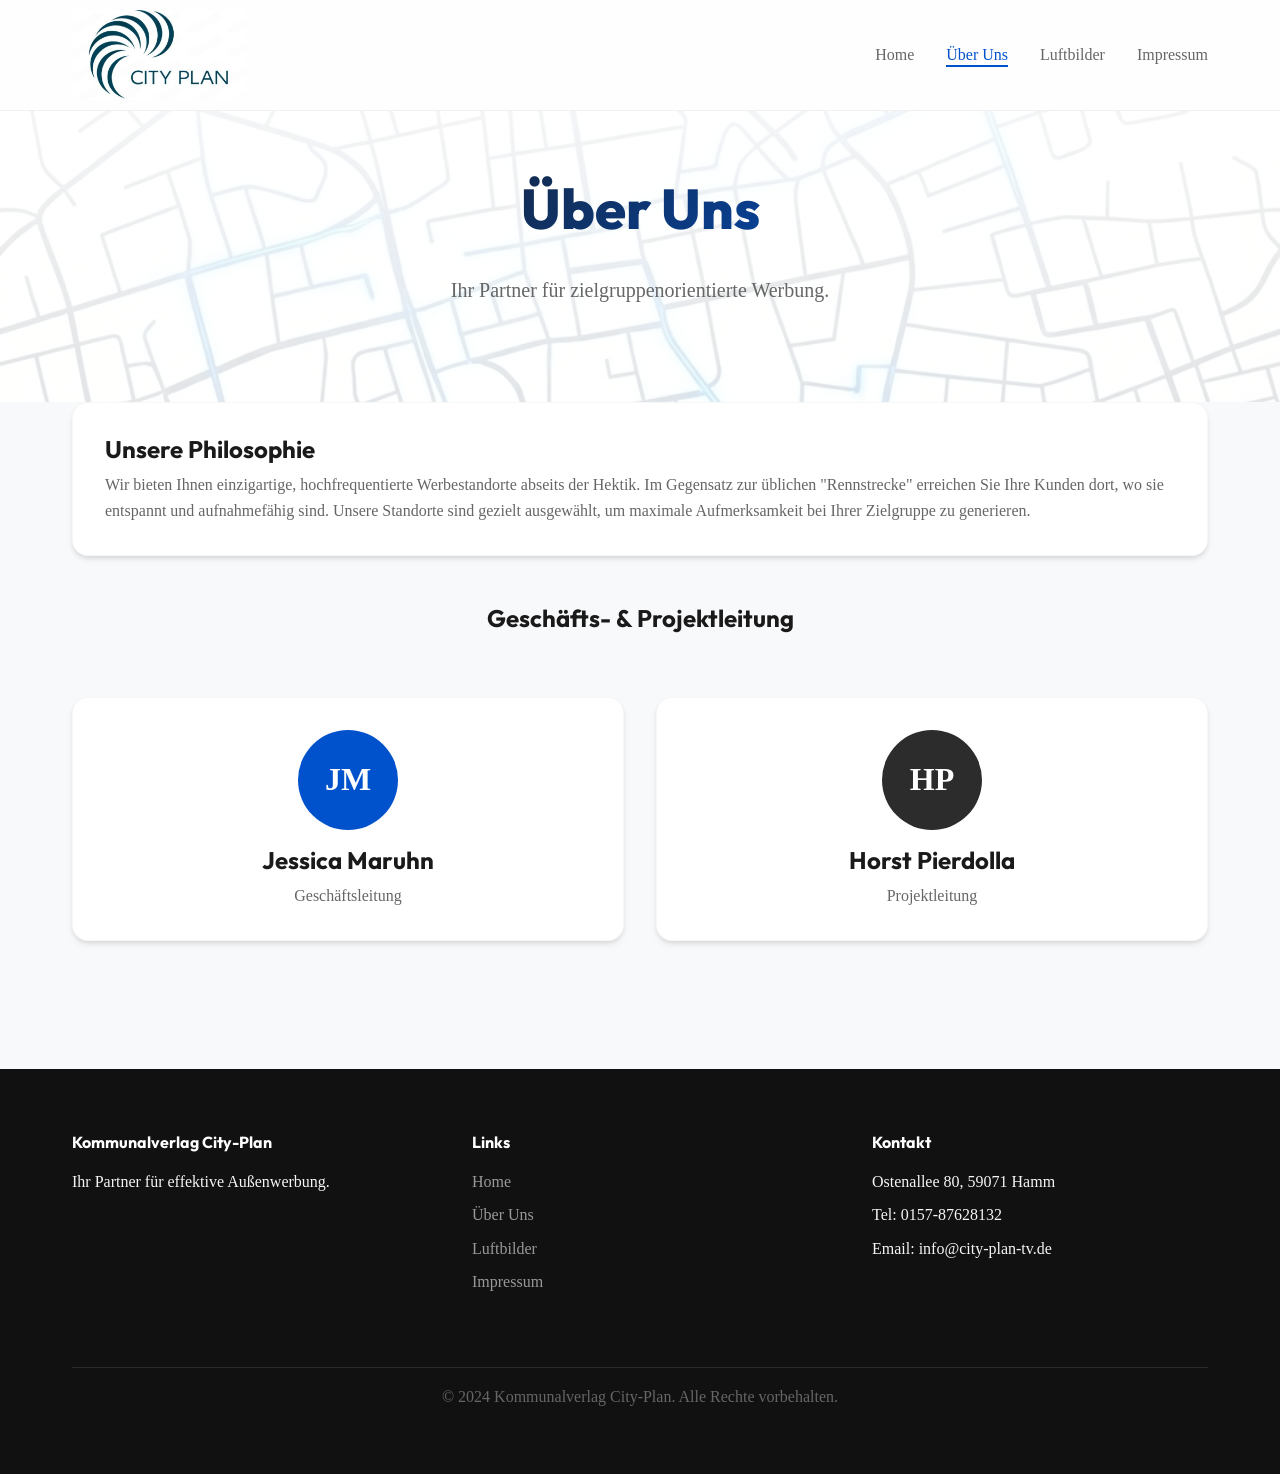
==== about.html @ 6168e519 "Initial Commit" ====
<!DOCTYPE html>
<html lang="de">

<head>
    <meta charset="UTF-8">
    <meta name="viewport" content="width=device-width, initial-scale=1.0">
    <title>Über Uns | Kommunalverlag City-Plan</title>
    <meta name="description" content="Erfahren Sie mehr über Kommunalverlag City-Plan und unser Team.">
    <link rel="stylesheet" href="css/style.css">
</head>

<body>

    <header>
        <div class="container nav-container">
            <a href="index.html" class="logo">
                <img src="assets/logo.jpg" alt="City-Plan Logo">
            </a>
            <button class="mobile-menu-btn" aria-label="Menu">&#9776;</button>
            <nav>
                <ul class="nav-links">
                    <li><a href="index.html" class="nav-link">Home</a></li>
                    <li><a href="about.html" class="nav-link active">Über Uns</a></li>
                    <li><a href="pictures.html" class="nav-link">Luftbilder</a></li>
                    <li><a href="imprint.html" class="nav-link">Impressum</a></li>
                </ul>
            </nav>
        </div>
    </header>

    <section class="hero hero-compact">
        <div class="container hero-content">
            <h1>Über Uns</h1>
            <p>Ihr Partner für zielgruppenorientierte Werbung.</p>
        </div>
    </section>

    <section class="pt-0">
        <div class="container">
            <div class="card mb-2">
                <h3>Unsere Philosophie</h3>
                <p>Wir bieten Ihnen einzigartige, hochfrequentierte Werbestandorte abseits der Hektik. Im Gegensatz zur
                    üblichen "Rennstrecke" erreichen Sie Ihre Kunden dort, wo sie entspannt und aufnahmefähig sind.
                    Unsere Standorte sind gezielt ausgewählt, um maximale Aufmerksamkeit bei Ihrer Zielgruppe zu
                    generieren.</p>
            </div>

            <h2 class="mt-3 text-center">Geschäfts- & Projektleitung</h2>
            <div class="card-grid team-grid">
                <article class="card team-card">
                    <div class="team-avatar">
                        JM</div>
                    <h3>Jessica Maruhn</h3>
                    <p>Geschäftsleitung</p>
                </article>
                <article class="card team-card">
                    <div class="team-avatar accent">
                        HP</div>
                    <h3>Horst Pierdolla</h3>
                    <p>Projektleitung</p>
                </article>
            </div>
        </div>
    </section>

    <footer>
        <div class="container">
            <div class="footer-content">
                <div class="footer-col">
                    <h4>Kommunalverlag City-Plan</h4>
                    <p>Ihr Partner für effektive Außenwerbung.</p>
                </div>
                <div class="footer-col">
                    <h4>Links</h4>
                    <ul>
                        <li><a href="index.html">Home</a></li>
                        <li><a href="about.html">Über Uns</a></li>
                        <li><a href="pictures.html">Luftbilder</a></li>
                        <li><a href="imprint.html">Impressum</a></li>
                    </ul>
                </div>
                <div class="footer-col">
                    <h4>Kontakt</h4>
                    <ul>
                        <li>Ostenallee 80, 59071 Hamm</li>
                        <li>Tel: 0157-87628132</li>
                        <li>Email: info@city-plan-tv.de</li>
                    </ul>
                </div>
            </div>
            <div class="footer-bottom">
                <p>&copy; 2024 Kommunalverlag City-Plan. Alle Rechte vorbehalten.</p>
            </div>
        </div>
    </footer>

    <script src="js/main.js"></script>
</body>

</html>
---- css/style.css ----
/* Google Fonts */
@import url('https://fonts.googleapis.com/css2?family=Inter:wght@300;400;500;600;700;800&family=Outfit:wght@400;600;700&display=swap');

:root {
  /* Color Palette - Modern & Premium */
  --primary: #0052cc;
  /* Deep Blue from reference */
  --primary-hover: #003d99;
  --accent: #2c2c2c;
  --text-dark: #1a1a1a;
  --text-light: #f5f5f5;
  --text-gray: #666666;
  --bg-light: #ffffff;
  --bg-off-white: #f8f9fa;
  --bg-dark: #111111;

  /* Cards & Shadows */
  --card-bg: #ffffff;
  --card-shadow: 0 4px 6px -1px rgba(0, 0, 0, 0.1), 0 2px 4px -1px rgba(0, 0, 0, 0.06);
  --card-shadow-hover: 0 10px 15px -3px rgba(0, 0, 0, 0.1), 0 4px 6px -2px rgba(0, 0, 0, 0.05);
  --border-radius: 1rem;
  --border-radius-sm: 0.5rem;

  /* Typography */
  --font-heading: 'Outfit', sans-serif;
  --font-body: 'Inter', sans-serif;

  /* Spacing */
  --container-width: 1200px;
  --spacing-sm: 0.5rem;
  --spacing-md: 1rem;
  --spacing-lg: 2rem;
  --spacing-xl: 4rem;
}

* {
  margin: 0;
  padding: 0;
  box-sizing: border-box;
}

body {
  font-family: --font-body;
  background-color: var(--bg-off-white);
  color: var(--text-dark);
  line-height: 1.6;
  -webkit-font-smoothing: antialiased;
}

h1,
h2,
h3,
h4,
h5,
h6 {
  font-family: var(--font-heading);
  line-height: 1.2;
  color: var(--text-dark);
  margin-bottom: var(--spacing-md);
}

a {
  text-decoration: none;
  color: inherit;
  transition: all 0.2s ease;
}

img {
  max-width: 100%;
  display: block;
}

li {
  list-style: none;
}

/* Layout */
.container {
  max-width: var(--container-width);
  margin: 0 auto;
  padding: 0 var(--spacing-lg);
}

section {
  padding: var(--spacing-xl) 0;
}

/* Header & Nav */
header {
  background-color: rgba(255, 255, 255, 0.8);
  backdrop-filter: blur(12px);
  position: sticky;
  top: 0;
  z-index: 1000;
  border-bottom: 1px solid rgba(0, 0, 0, 0.05);
}

.nav-container {
  display: flex;
  justify-content: space-between;
  align-items: center;
  height: 110px;
}

.logo {
  display: block;
  height: 90px;
}

.logo img {
  height: 100%;
  width: auto;
  display: block;
}

.nav-links {
  display: flex;
  gap: var(--spacing-lg);
}

.nav-link {
  font-weight: 500;
  font-size: 1rem;
  color: var(--text-gray);
  position: relative;
}

.nav-link:hover,
.nav-link.active {
  color: var(--primary);
}

.nav-link::after {
  content: '';
  position: absolute;
  width: 0;
  height: 2px;
  bottom: -4px;
  left: 0;
  background-color: var(--primary);
  transition: width 0.3s ease;
}

.nav-link:hover::after,
.nav-link.active::after {
  width: 100%;
}

/* Carousel Gallery */
.carousel-container {
  position: relative;
  max-width: 900px;
  margin: 2rem auto;
  border-radius: var(--border-radius);
  overflow: hidden;
  box-shadow: var(--card-shadow-hover);
  background: #000;
  aspect-ratio: 16 / 9;
}

.carousel-slide {
  display: none;
  width: 100%;
  height: 100%;
}

.carousel-slide.active {
  display: block;
  animation: fadeEffect 0.5s;
}

.carousel-slide img {
  width: 100%;
  height: 100%;
  object-fit: contain;
  /* changed to contain to respect aspect ratios if different */
  object-fit: cover;
  /* Back to cover for full bleed experience as per design usually */
}

@keyframes fadeEffect {
  from {
    opacity: 0.4
  }

  to {
    opacity: 1
  }
}

.carousel-btn {
  position: absolute;
  top: 50%;
  transform: translateY(-50%);
  width: 50px;
  height: 50px;
  background-color: rgba(255, 255, 255, 0.2);
  backdrop-filter: blur(5px);
  color: white;
  border: none;
  border-radius: 50%;
  /* Roundell style buttons */
  cursor: pointer;
  font-size: 1.5rem;
  transition: all 0.3s ease;
  display: flex;
  align-items: center;
  justify-content: center;
  z-index: 10;
}

.carousel-btn:hover {
  background-color: rgba(255, 255, 255, 0.8);
  color: var(--primary);
}

.prev {
  left: 20px;
}

.next {
  right: 20px;
}

.carousel-indicators {
  position: absolute;
  bottom: 20px;
  left: 50%;
  transform: translateX(-50%);
  display: flex;
  gap: 10px;
  z-index: 10;
}

.dot {
  width: 12px;
  height: 12px;
  background-color: rgba(255, 255, 255, 0.5);
  border-radius: 50%;
  cursor: pointer;
  transition: all 0.3s ease;
}

.dot.active,
.dot:hover {
  background-color: white;
  transform: scale(1.2);
}

/* Hero Section */
.hero {
  padding: 8rem 0;
  text-align: center;
  position: relative;
  overflow: hidden;
  background-image: linear-gradient(rgba(255, 255, 255, 0.92), rgba(255, 255, 255, 0.8)), url('../assets/city-map-bg.png');
  background-size: cover;
  background-position: center;
}

.hero-content {
  max-width: 800px;
  margin: 0 auto;
  position: relative;
  z-index: 2;
}

.hero h1 {
  font-size: 3.5rem;
  font-weight: 800;
  background: linear-gradient(135deg, var(--text-dark) 0%, var(--primary) 100%);
  -webkit-background-clip: text;
  background-clip: text;
  -webkit-text-fill-color: transparent;
  margin-bottom: var(--spacing-lg);
}

.hero p {
  font-size: 1.25rem;
  color: var(--text-gray);
  margin-bottom: var(--spacing-lg);
}

/* Buttons */
.btn {
  display: inline-block;
  padding: 0.8rem 2rem;
  border-radius: 50px;
  font-weight: 600;
  cursor: pointer;
  border: none;
  font-family: var(--font-body);
}

.btn-primary {
  background-color: var(--primary);
  color: white;
  box-shadow: 0 4px 15px rgba(0, 82, 204, 0.3);
}

.btn-primary:hover {
  background-color: var(--primary-hover);
  transform: translateY(-2px);
  box-shadow: 0 8px 20px rgba(0, 82, 204, 0.4);
}

/* Cards */
.card-grid {
  display: grid;
  grid-template-columns: repeat(auto-fit, minmax(300px, 1fr));
  gap: var(--spacing-lg);
  margin-top: var(--spacing-xl);
}

.card {
  background: var(--card-bg);
  padding: var(--spacing-lg);
  border-radius: var(--border-radius);
  box-shadow: var(--card-shadow);
  transition: transform 0.3s ease, box-shadow 0.3s ease;
  border: 1px solid rgba(0, 0, 0, 0.03);
  display: flex;
  flex-direction: column;
}

.card:hover {
  transform: translateY(-5px);
  box-shadow: var(--card-shadow-hover);
}

.card h3 {
  font-size: 1.5rem;
  margin-bottom: var(--spacing-sm);
}

.card p {
  color: var(--text-gray);
  flex-grow: 1;
}

/* Footer */
footer {
  background-color: var(--bg-dark);
  color: var(--text-light);
  padding: var(--spacing-xl) 0;
  margin-top: var(--spacing-xl);
}

.footer-content {
  display: grid;
  grid-template-columns: repeat(auto-fit, minmax(200px, 1fr));
  gap: var(--spacing-xl);
}

.footer-col h4 {
  color: white;
  margin-bottom: var(--spacing-md);
}

.footer-col ul li {
  margin-bottom: var(--spacing-sm);
}

.footer-col a {
  color: #999;
}

.footer-col a:hover {
  color: white;
}

.footer-bottom {
  border-top: 1px solid rgba(255, 255, 255, 0.1);
  margin-top: var(--spacing-xl);
  padding-top: var(--spacing-md);
  text-align: center;
  color: #666;
}

/* Mobile Nav */
.mobile-menu-btn {
  display: none;
  font-size: 1.5rem;
  background: none;
  border: none;
  cursor: pointer;
  color: var(--text-dark);
}

@media (max-width: 768px) {
  .nav-links {
    display: none;
    /* Add JS toggle later */
    position: absolute;
    top: 110px;
    left: 0;
    width: 100%;
    background-color: white;
    flex-direction: column;
    padding: var(--spacing-lg);
    box-shadow: 0 4px 6px rgba(0, 0, 0, 0.1);
  }

  .nav-links.active {
    display: flex;
  }

  .mobile-menu-btn {
    display: block;
  }

  .hero h1 {
    font-size: 2.5rem;
  }
}

/* Utilities & Components Refactored */
.text-center {
  text-align: center;
}

.mt-1 {
  margin-top: 1rem;
}

.mt-2 {
  margin-top: 2rem;
}

.mt-3 {
  margin-top: 3rem;
}

.mb-1 {
  margin-bottom: 1rem;
}

.mb-2 {
  margin-bottom: 2rem;
}

.mb-3 {
  margin-bottom: 3rem;
}

.pt-0 {
  padding-top: 0;
}

.hero-compact {
  padding: 4rem 0;
}

.imprint-card {
  max-width: 800px;
  margin: 0 auto;
}

.imprint-divider {
  margin: 2rem 0;
  border: 0;
  border-top: 1px solid #eee;
}

.legal-text {
  font-size: 0.9rem;
  margin-bottom: 1rem;
}

.team-grid {
  justify-content: center;
}

.team-card {
  text-align: center;
}

.team-avatar {
  width: 100px;
  height: 100px;
  background-color: var(--primary);
  border-radius: 50%;
  margin: 0 auto 1rem;
  display: flex;
  align-items: center;
  justify-content: center;
  color: white;
  font-size: 2rem;
  font-weight: bold;
}


.bg-off-white {
  background-color: var(--bg-off-white);
}

.text-gray {
  color: var(--text-gray);
}

.team-avatar.accent {
  background-color: var(--accent);
}
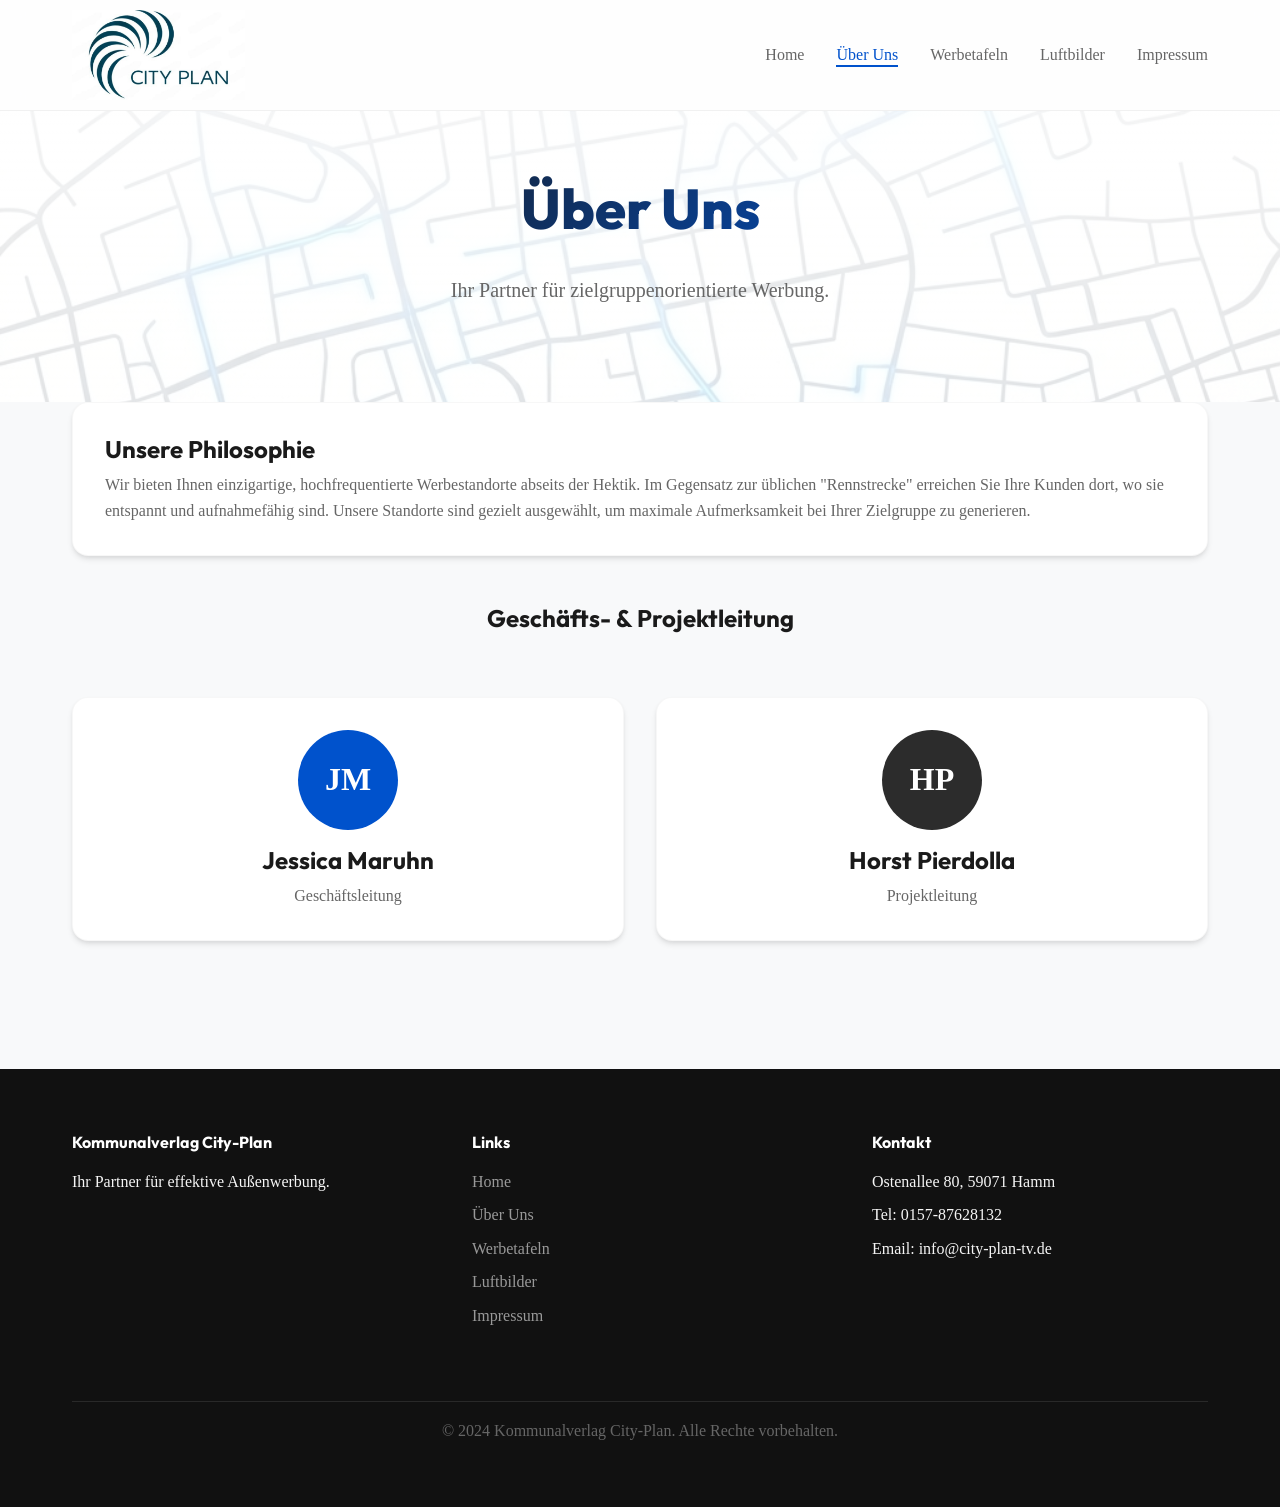
==== commit 5eae6f8e: "Add Werbetafeln page and update navigation" ====
--- a/about.html
+++ b/about.html
@@ -21,6 +21,7 @@
                 <ul class="nav-links">
                     <li><a href="index.html" class="nav-link">Home</a></li>
                     <li><a href="about.html" class="nav-link active">Über Uns</a></li>
+                    <li><a href="werbetafeln.html" class="nav-link">Werbetafeln</a></li>
                     <li><a href="pictures.html" class="nav-link">Luftbilder</a></li>
                     <li><a href="imprint.html" class="nav-link">Impressum</a></li>
                 </ul>
@@ -75,6 +76,7 @@
                     <ul>
                         <li><a href="index.html">Home</a></li>
                         <li><a href="about.html">Über Uns</a></li>
+                        <li><a href="werbetafeln.html">Werbetafeln</a></li>
                         <li><a href="pictures.html">Luftbilder</a></li>
                         <li><a href="imprint.html">Impressum</a></li>
                     </ul>
